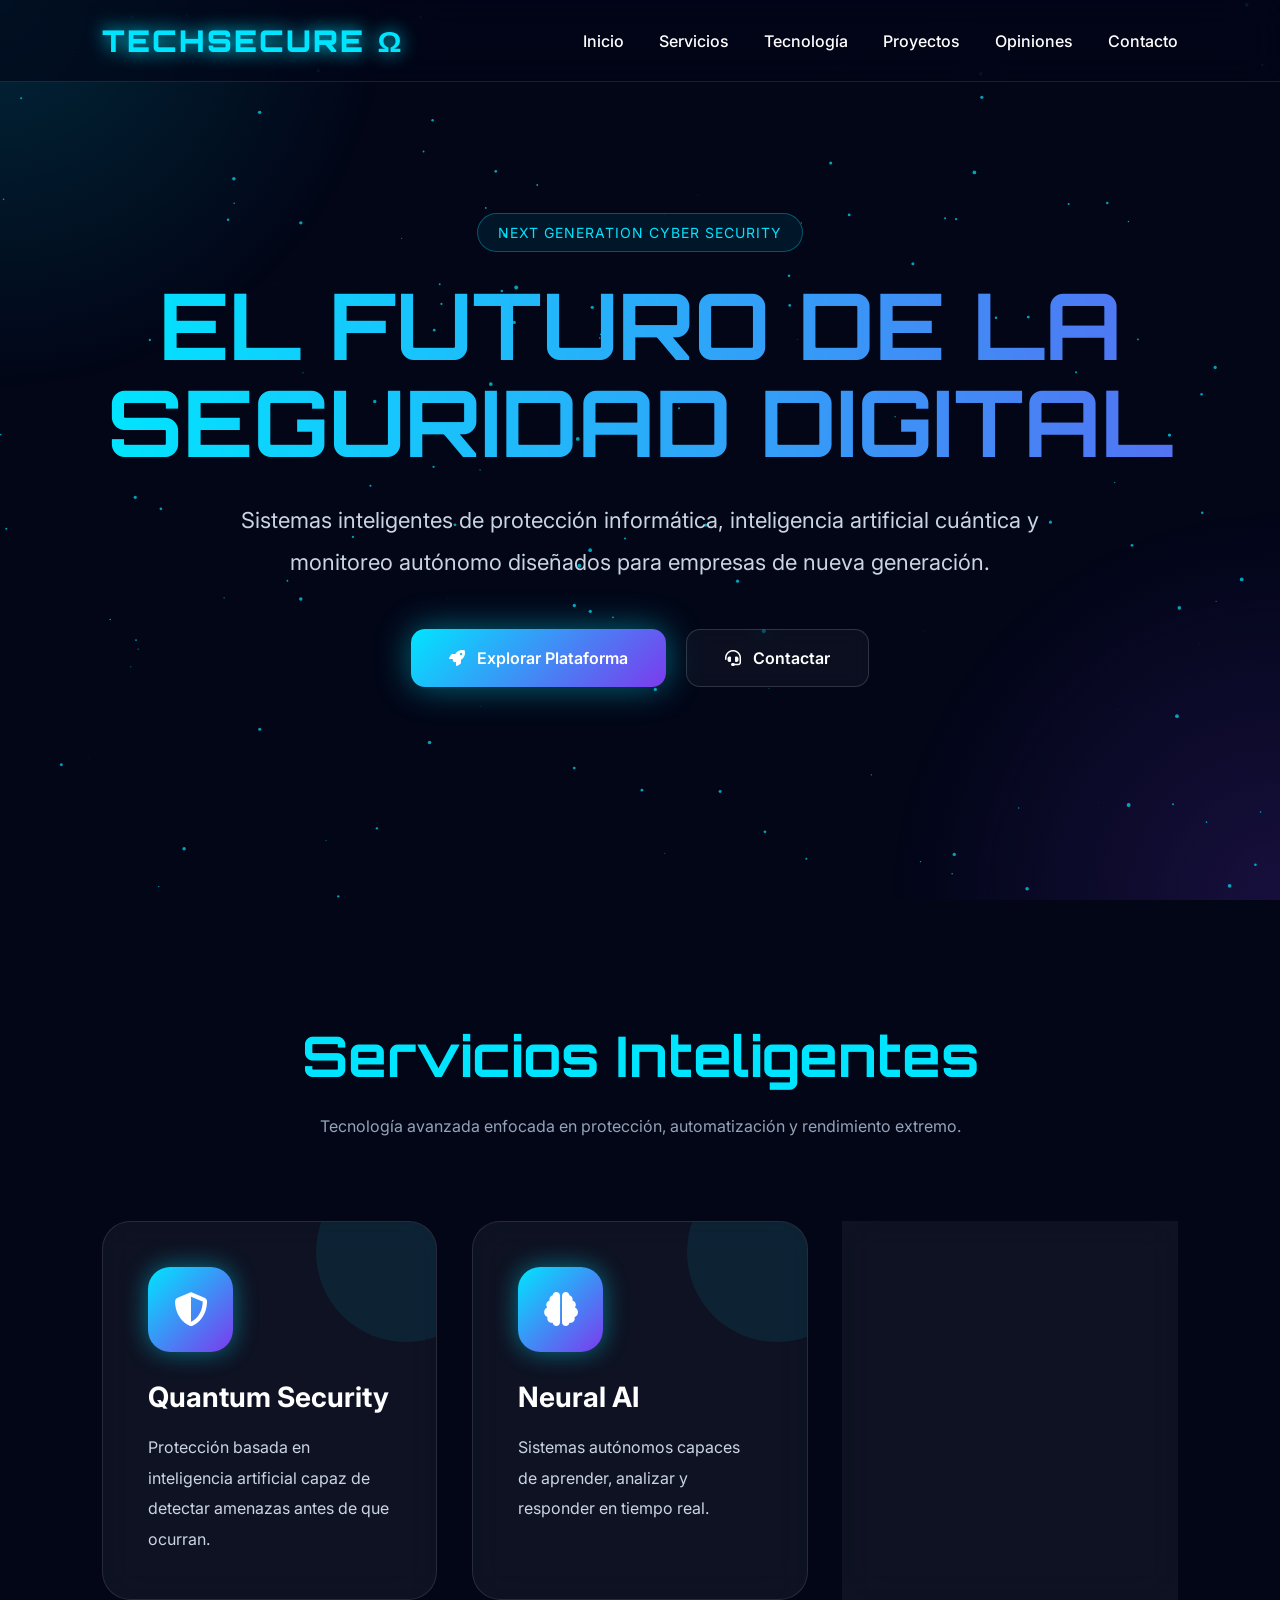
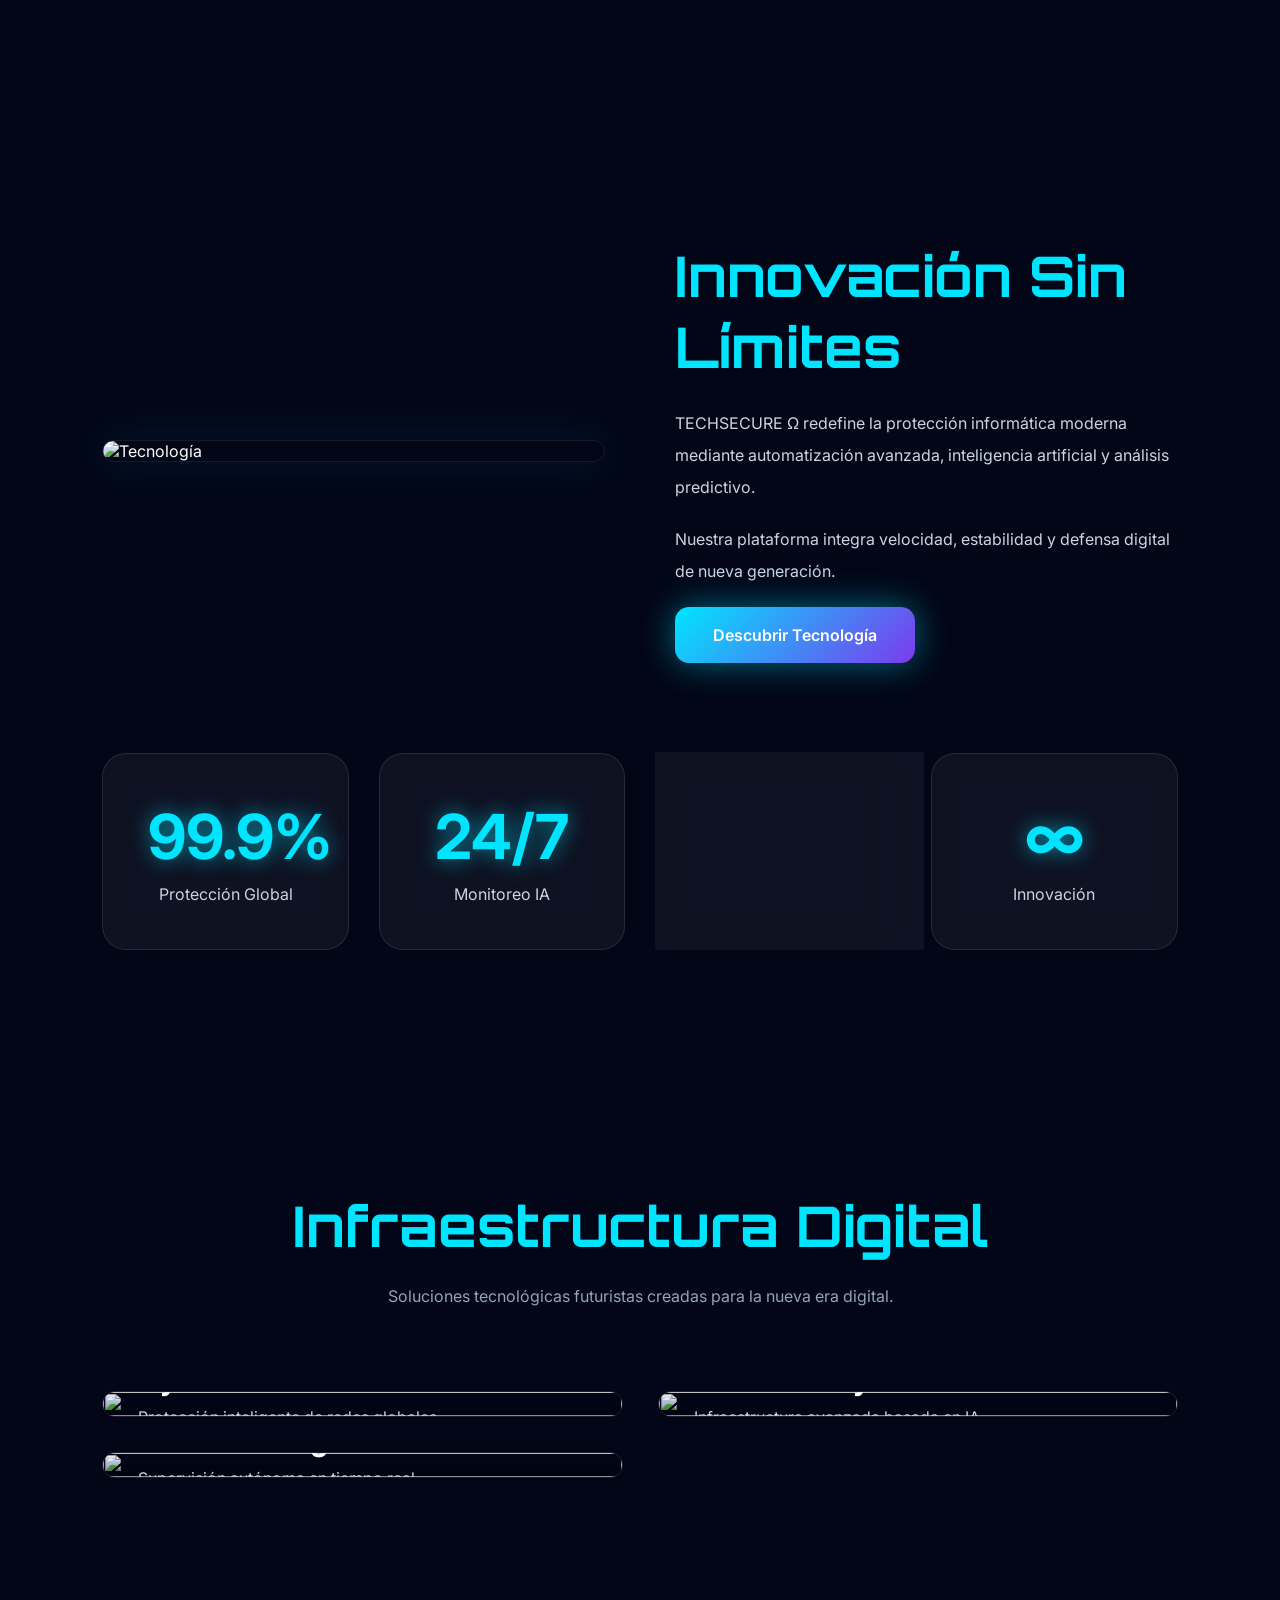
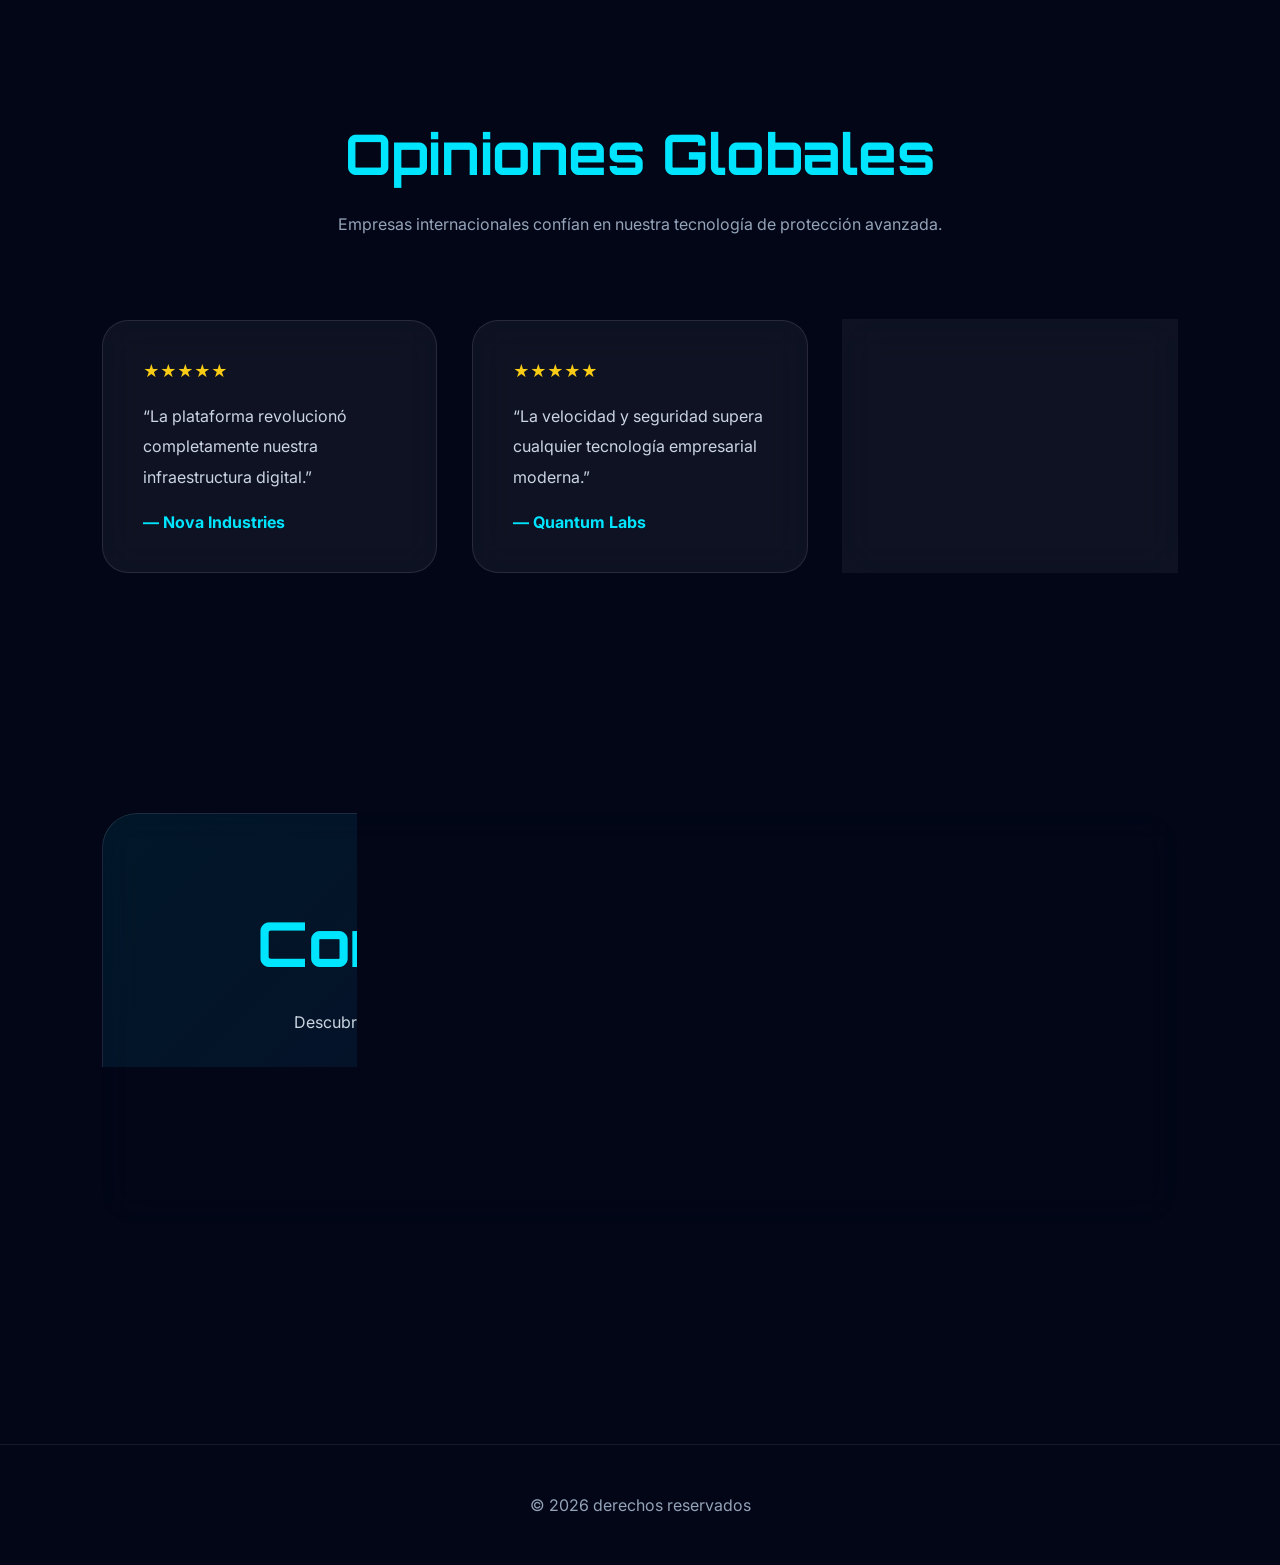
==== index.html @ b6031363 "mi primer commit" ====
<!DOCTYPE html>
<html lang="es">

<head>
    <meta charset="UTF-8">
    <meta name="viewport" content="width=device-width, initial-scale=1.0">

    <title>TECHSECURE Ω | Cyber Intelligence Sy stems</title>

    <!-- GOOGLE FONTS -->
    <link href="https://fonts.googleapis.com/css2?family=Orbitron:wght@400;600;700;800;900&family=Inter:wght@300;400;500;600;700;800&display=swap" rel="stylesheet">

    <!-- FONT AWESOME -->
    <link rel="stylesheet"
        href="https://cdnjs.cloudflare.com/ajax/libs/font-awesome/6.5.1/css/all.min.css">

    <style>

        *{
            margin:0;
            padding:0;
            box-sizing:border-box;
            scroll-behavior:smooth;
        }

        :root{
            --primary:#00e5ff;
            --secondary:#7c3aed;
            --dark:#020617;
            --dark2:#0f172a;
            --white:#ffffff;
            --text:#cbd5e1;
            --glass:rgba(255,255,255,0.05);
            --border:rgba(255,255,255,0.1);
        }

        body{
            font-family:'Inter',sans-serif;
            background:var(--dark);
            color:var(--white);
            overflow-x:hidden;
        }

        /* BACKGROUND */

        body::before{
            content:'';
            position:fixed;
            inset:0;
            background:
                radial-gradient(circle at top left, rgba(0,229,255,0.15), transparent 25%),
                radial-gradient(circle at bottom right, rgba(124,58,237,0.18), transparent 25%);
            z-index:-3;
        }

        /* PARTICLES */

        #particles{
            position:fixed;
            top:0;
            left:0;
            width:100%;
            height:100%;
            z-index:-2;
        }

        /* NAVBAR */

        nav{
            position:fixed;
            top:0;
            width:100%;
            padding:22px 8%;
            display:flex;
            justify-content:space-between;
            align-items:center;
            background:rgba(2,6,23,0.65);
            backdrop-filter:blur(18px);
            border-bottom:1px solid var(--border);
            z-index:1000;
        }

        .logo{
            font-family:'Orbitron',sans-serif;
            font-size:30px;
            font-weight:900;
            letter-spacing:2px;
            color:var(--primary);
            text-shadow:0 0 18px var(--primary);
        }

        nav ul{
            display:flex;
            gap:35px;
            list-style:none;
        }

        nav ul li a{
            color:white;
            text-decoration:none;
            font-weight:500;
            transition:0.3s;
            position:relative;
        }

        nav ul li a::after{
            content:'';
            position:absolute;
            left:0;
            bottom:-5px;
            width:0%;
            height:2px;
            background:var(--primary);
            transition:0.3s;
            box-shadow:0 0 10px var(--primary);
        }

        nav ul li a:hover::after{
            width:100%;
        }

        /* HERO */

        .hero{
            min-height:100vh;
            display:flex;
            justify-content:center;
            align-items:center;
            text-align:center;
            padding:120px 8%;
            position:relative;
        }

        .hero-content{
            max-width:1100px;
            animation:fadeUp 1.5s ease;
        }

        .tag{
            display:inline-block;
            padding:10px 20px;
            border:1px solid rgba(0,229,255,0.3);
            border-radius:50px;
            background:rgba(0,229,255,0.08);
            color:var(--primary);
            margin-bottom:25px;
            font-size:14px;
            letter-spacing:1px;
            text-transform:uppercase;
        }

        .hero h1{
            font-family:'Orbitron',sans-serif;
            font-size:92px;
            line-height:1.05;
            margin-bottom:30px;
            background:linear-gradient(90deg,#00e5ff,#7c3aed,#00e5ff);
            background-size:300%;
            background-clip:text;
            -webkit-text-fill-color:transparent;
            animation:gradient 8s linear infinite;
        }

        .hero p{
            font-size:22px;
            color:var(--text);
            line-height:1.9;
            max-width:850px;
            margin:auto auto 45px;
        }

        .buttons{
            display:flex;
            justify-content:center;
            gap:20px;
            flex-wrap:wrap;
        }

        .btn{
            padding:18px 38px;
            border-radius:14px;
            text-decoration:none;
            font-weight:600;
            transition:0.4s;
            display:inline-flex;
            align-items:center;
            gap:12px;
        }

        .btn-primary{
            background:linear-gradient(135deg,#00e5ff,#7c3aed);
            color:white;
            box-shadow:0 0 35px rgba(0,229,255,0.45);
        }

        .btn-primary:hover{
            transform:translateY(-5px) scale(1.03);
            box-shadow:0 0 50px rgba(0,229,255,0.8);
        }

        .btn-secondary{
            border:1px solid rgba(255,255,255,0.15);
            color:white;
            background:rgba(255,255,255,0.04);
            backdrop-filter:blur(10px);
        }

        .btn-secondary:hover{
            transform:translateY(-5px);
            background:rgba(255,255,255,0.08);
        }

        /* GENERAL */

        section{
            padding:120px 8%;
        }

        .section-header{
            text-align:center;
            margin-bottom:80px;
        }

        .section-header h2{
            font-family:'Orbitron',sans-serif;
            font-size:56px;
            color:var(--primary);
            margin-bottom:20px;
        }

        .section-header p{
            max-width:760px;
            margin:auto;
            color:#94a3b8;
            line-height:1.9;
        }

        /* GRID */

        .grid{
            display:grid;
            grid-template-columns:repeat(auto-fit,minmax(320px,1fr));
            gap:35px;
        }

        /* CARDS */

        .card{
            background:var(--glass);
            border:1px solid var(--border);
            backdrop-filter:blur(18px);
            border-radius:28px;
            padding:45px;
            transition:0.5s;
            position:relative;
            overflow:hidden;
        }

        .card::before{
            content:'';
            position:absolute;
            width:180px;
            height:180px;
            background:rgba(0,229,255,0.08);
            border-radius:50%;
            top:-60px;
            right:-60px;
        }

        .card:hover{
            transform:translateY(-12px);
            border-color:rgba(0,229,255,0.4);
            box-shadow:0 0 40px rgba(0,229,255,0.18);
        }

        .icon{
            width:85px;
            height:85px;
            display:flex;
            justify-content:center;
            align-items:center;
            border-radius:22px;
            margin-bottom:28px;
            font-size:34px;
            background:linear-gradient(135deg,#00e5ff,#7c3aed);
            box-shadow:0 0 25px rgba(0,229,255,0.45);
        }

        .card h3{
            font-size:28px;
            margin-bottom:18px;
        }

        .card p{
            color:var(--text);
            line-height:1.9;
        }

        /* ABOUT */

        .about{
            display:grid;
            grid-template-columns:repeat(auto-fit,minmax(350px,1fr));
            align-items:center;
            gap:70px;
        }

        .about img{
            width:100%;
            border-radius:32px;
            border:1px solid rgba(255,255,255,0.08);
            box-shadow:0 0 45px rgba(0,229,255,0.12);
        }

        .about-text h2{
            font-family:'Orbitron',sans-serif;
            font-size:56px;
            margin-bottom:25px;
            color:var(--primary);
        }

        .about-text p{
            color:var(--text);
            line-height:2;
            margin-bottom:20px;
        }

        /* STATS */

        .stats{
            margin-top:90px;
            display:grid;
            grid-template-columns:repeat(auto-fit,minmax(220px,1fr));
            gap:30px;
        }

        .stat{
            text-align:center;
            background:var(--glass);
            border:1px solid var(--border);
            border-radius:24px;
            padding:45px;
            backdrop-filter:blur(14px);
        }

        .stat h3{
            font-size:62px;
            color:var(--primary);
            margin-bottom:10px;
            text-shadow:0 0 20px rgba(0,229,255,0.6);
        }

        .stat p{
            color:var(--text);
        }

        /* SHOWCASE */

        .showcase{
            display:grid;
            grid-template-columns:repeat(auto-fit,minmax(350px,1fr));
            gap:35px;
        }

        .showcase-card{
            position:relative;
            overflow:hidden;
            border-radius:28px;
            border:1px solid var(--border);
        }

        .showcase-card img{
            width:100%;
            height:100%;
            object-fit:cover;
            transition:0.5s;
        }

        .showcase-card:hover img{
            transform:scale(1.08);
        }

        .overlay{
            position:absolute;
            inset:0;
            background:linear-gradient(to top, rgba(0,0,0,0.85), transparent);
            display:flex;
            align-items:flex-end;
            padding:35px;
        }

        .overlay h3{
            font-size:30px;
            margin-bottom:10px;
        }

        .overlay p{
            color:#cbd5e1;
        }

        /* TESTIMONIALS */

        .testimonials{
            display:grid;
            grid-template-columns:repeat(auto-fit,minmax(320px,1fr));
            gap:35px;
        }

        .testimonial{
            background:var(--glass);
            border:1px solid var(--border);
            border-radius:26px;
            padding:40px;
            backdrop-filter:blur(18px);
        }

        .stars{
            color:#facc15;
            margin-bottom:20px;
        }

        .testimonial p{
            color:var(--text);
            line-height:1.9;
            margin-bottom:20px;
        }

        .testimonial h4{
            color:var(--primary);
        }

        /* CONTACT */

        .contact{
            text-align:center;
            padding:90px;
            border-radius:35px;
            background:
                linear-gradient(135deg,rgba(0,229,255,0.08),rgba(124,58,237,0.08));
            border:1px solid var(--border);
            backdrop-filter:blur(18px);
        }

        .contact h2{
            font-family:'Orbitron',sans-serif;
            font-size:62px;
            margin-bottom:25px;
            color:var(--primary);
        }

        .contact p{
            color:var(--text);
            line-height:1.9;
            margin-bottom:40px;
        }

        /* FOOTER */

        footer{
            margin-top:100px;
            padding:50px;
            text-align:center;
            border-top:1px solid rgba(255,255,255,0.08);
        }

        footer p{
            color:#94a3b8;
        }

        /* ANIMATIONS */

        @keyframes gradient{
            0%{background-position:0%}
            100%{background-position:300%}
        }

        @keyframes fadeUp{
            from{
                opacity:0;
                transform:translateY(40px);
            }
            to{
                opacity:1;
                transform:translateY(0);
            }
        }

        /* RESPONSIVE */

        @media(max-width:900px){

            nav{
                flex-direction:column;
                gap:20px;
            }

            nav ul{
                flex-wrap:wrap;
                justify-content:center;
            }

            .hero h1{
                font-size:58px;
            }

            .hero p{
                font-size:18px;
            }

            .section-header h2,
            .about-text h2,
            .contact h2{
                font-size:42px;
            }

            .contact{
                padding:55px 25px;
            }
        }

    </style>

</head>

<body>

    <!-- PARTICLES -->

    <canvas id="particles"></canvas>

    <!-- NAVBAR -->

    <nav>

        <div class="logo">
            TECHSECURE Ω
        </div>

        <ul>
            <li><a href="#">Inicio</a></li>
            <li><a href="#services">Servicios</a></li>
            <li><a href="#about">Tecnología</a></li>
            <li><a href="#showcase">Proyectos</a></li>
            <li><a href="#reviews">Opiniones</a></li>
            <li><a href="#contact">Contacto</a></li>
        </ul>

    </nav>

    <!-- HERO -->

    <section class="hero">

        <div class="hero-content">

            <div class="tag">
                NEXT GENERATION CYBER SECURITY
            </div>

            <h1>
                EL FUTURO DE LA
                SEGURIDAD DIGITAL
            </h1>

            <p>
                Sistemas inteligentes de protección informática,
                inteligencia artificial cuántica y monitoreo autónomo
                diseñados para empresas de nueva generación.
            </p>

            <div class="buttons">

                <a href="#services" class="btn btn-primary">
                    <i class="fa-solid fa-rocket"></i>
                    Explorar Plataforma
                </a>

                <a href="#contact" class="btn btn-secondary">
                    <i class="fa-solid fa-headset"></i>
                    Contactar
                </a>

            </div>

        </div>

    </section>

    <!-- SERVICES -->

    <section id="services">

        <div class="section-header">

            <h2>Servicios Inteligentes</h2>

            <p>
                Tecnología avanzada enfocada en protección,
                automatización y rendimiento extremo.
            </p>

        </div>

        <div class="grid">

            <div class="card">

                <div class="icon">
                    <i class="fas fa-shield-halved"></i>
                </div>

                <h3>Quantum Security</h3>

                <p>
                    Protección basada en inteligencia artificial
                    capaz de detectar amenazas antes de que ocurran.
                </p>

            </div>

            <div class="card">

                <div class="icon">
                    <i class="fas fa-brain"></i>
                </div>

                <h3>Neural AI</h3>

                <p>
                    Sistemas autónomos capaces de aprender,
                    analizar y responder en tiempo real.
                </p>

            </div>

            <div class="card">

                <div class="icon">
                    <i class="fas fa-network-wired"></i>
                </div>

                <h3>Hyper Networks</h3>

                <p>
                    Redes empresariales ultra rápidas con
                    monitoreo inteligente continuo.
                </p>

            </div>

        </div>

    </section>

    <!-- ABOUT -->

    <section id="about">

        <div class="about">

            <img src="https://images.unsplash.com/photo-1516321318423-f06f85e504b3?q=80&w=1600&auto=format&fit=crop"
                alt="Tecnología">

            <div class="about-text">

                <h2>Innovación Sin Límites</h2>

                <p>
                    TECHSECURE Ω redefine la protección informática
                    moderna mediante automatización avanzada,
                    inteligencia artificial y análisis predictivo.
                </p>

                <p>
                    Nuestra plataforma integra velocidad,
                    estabilidad y defensa digital de nueva generación.
                </p>

                <a href="#" class="btn btn-primary">
                    Descubrir Tecnología
                </a>

            </div>

        </div>

        <!-- STATS -->

        <div class="stats">

            <div class="stat">
                <h3>99.9%</h3>
                <p>Protección Global</p>
            </div>

            <div class="stat">
                <h3>24/7</h3>
                <p>Monitoreo IA</p>
            </div>

            <div class="stat">
                <h3>5000+</h3>
                <p>Sistemas Seguros</p>
            </div>

            <div class="stat">
                <h3>∞</h3>
                <p>Innovación</p>
            </div>

        </div>

    </section>

    <!-- SHOWCASE -->

    <section id="showcase">

        <div class="section-header">

            <h2>Infraestructura Digital</h2>

            <p>
                Soluciones tecnológicas futuristas creadas
                para la nueva era digital.
            </p>

        </div>

        <div class="showcase">

            <div class="showcase-card">

                <img src="https://images.unsplash.com/photo-1518770660439-4636190af475?q=80&w=1400&auto=format&fit=crop">

                <div class="overlay">
                    <div>
                        <h3>Cyber Defense</h3>
                        <p>Protección inteligente de redes globales.</p>
                    </div>
                </div>

            </div>

            <div class="showcase-card">

                <img src="https://images.unsplash.com/photo-1451187580459-43490279c0fa?q=80&w=1400&auto=format&fit=crop">

                <div class="overlay">
                    <div>
                        <h3>Quantum Systems</h3>
                        <p>Infraestructura avanzada basada en IA.</p>
                    </div>
                </div>

            </div>

            <div class="showcase-card">

                <img src="https://images.unsplash.com/photo-1516321497487-e288fb19713f?q=80&w=1400&auto=format&fit=crop">

                <div class="overlay">
                    <div>
                        <h3>AI Monitoring</h3>
                        <p>Supervisión autónoma en tiempo real.</p>
                    </div>
                </div>

            </div>

        </div>

    </section>

    <!-- TESTIMONIALS -->

    <section id="reviews">

        <div class="section-header">

            <h2>Opiniones Globales</h2>

            <p>
                Empresas internacionales confían en nuestra
                tecnología de protección avanzada.
            </p>

        </div>

        <div class="testimonials">

            <div class="testimonial">

                <div class="stars">
                    ★★★★★
                </div>

                <p>
                    “La plataforma revolucionó completamente
                    nuestra infraestructura digital.”
                </p>

                <h4>— Nova Industries</h4>

            </div>

            <div class="testimonial">

                <div class="stars">
                    ★★★★★
                </div>

                <p>
                    “La velocidad y seguridad supera cualquier
                    tecnología empresarial moderna.”
                </p>

                <h4>— Quantum Labs</h4>

            </div>

            <div class="testimonial">

                <div class="stars">
                    ★★★★★
                </div>

                <p>
                    “La inteligencia artificial predictiva cambió
                    la forma en que protegemos nuestros datos.”
                </p>

                <h4>— Cybernetic Systems</h4>

            </div>

        </div>

    </section>

    <!-- CONTACT -->

    <section id="contact">

        <div class="contact">

            <h2>Conecta con el Futuro</h2>

            <p>
                Descubre una nueva dimensión tecnológica diseñada
                para empresas de próxima generación.
            </p>

            <a href="#" class="btn btn-primary" onclick="mensaje()">

                <i class="fa-solid fa-satellite-dish"></i>
                Activar Sistema

            </a>

        </div>

    </section>

    <!-- FOOTER -->

    <footer>

        <p>
            © 2026 derechos reservados
        </p>

    </footer>

    <!-- SCRIPT -->

    <script>

        function mensaje(){
            alert("🚀 Conexión establecida con TECHSECURE Ω");
        }

        // PARTICLES

        const canvas = document.getElementById("particles");
        const ctx = canvas.getContext("2d");

        canvas.width = window.innerWidth;
        canvas.height = window.innerHeight;

        let particles = [];

        for(let i = 0; i < 160; i++){

            particles.push({
                x: Math.random() * canvas.width,
                y: Math.random() * canvas.height,
                r: Math.random() * 2,
                d: Math.random() * 1.5
            });

        }

        function draw(){

            ctx.clearRect(0,0,canvas.width,canvas.height);

            ctx.fillStyle = "rgba(0,229,255,0.7)";

            particles.forEach(p => {

                ctx.beginPath();
                ctx.arc(p.x,p.y,p.r,0,Math.PI*2,true);
                ctx.fill();

                p.y += p.d;

                if(p.y > canvas.height){
                    p.y = 0;
                    p.x = Math.random() * canvas.width;
                }

            });

            requestAnimationFrame(draw);
        }

        draw();

        window.addEventListener("resize", () => {

            canvas.width = window.innerWidth;
            canvas.height = window.innerHeight;

        });

    </script>

</body>

</html>
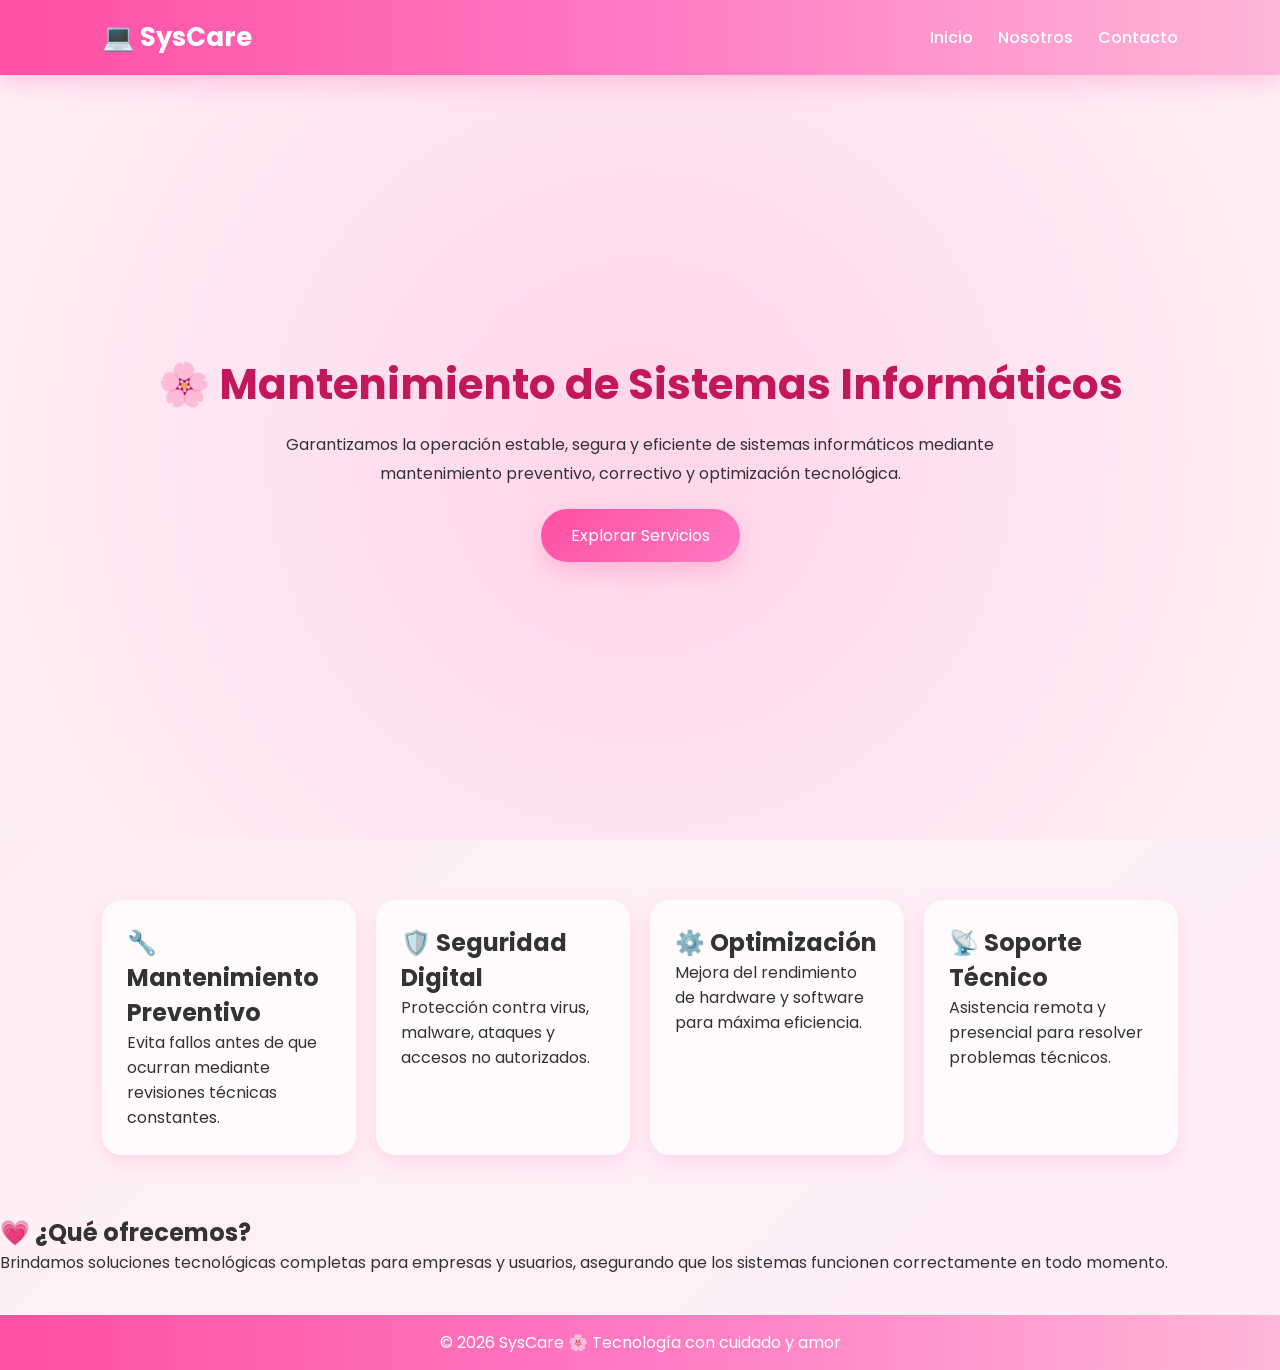
==== commit 3a6b0851: "actualizacion de archivo" ====
--- a/index.html
+++ b/index.html
@@ -1,941 +1,84 @@
 <!DOCTYPE html>
 <html lang="es">
+<head>
+<meta charset="UTF-8">
+<meta name="viewport" content="width=device-width, initial-scale=1.0">
 
-<head>
-    <meta charset="UTF-8">
-    <meta name="viewport" content="width=device-width, initial-scale=1.0">
+<title>SysCare | Inicio</title>
 
-    <title>TECHSECURE Ω | Cyber Intelligence Sy stems</title>
-
-    <!-- GOOGLE FONTS -->
-    <link href="https://fonts.googleapis.com/css2?family=Orbitron:wght@400;600;700;800;900&family=Inter:wght@300;400;500;600;700;800&display=swap" rel="stylesheet">
-
-    <!-- FONT AWESOME -->
-    <link rel="stylesheet"
-        href="https://cdnjs.cloudflare.com/ajax/libs/font-awesome/6.5.1/css/all.min.css">
-
-    <style>
-
-        *{
-            margin:0;
-            padding:0;
-            box-sizing:border-box;
-            scroll-behavior:smooth;
-        }
-
-        :root{
-            --primary:#00e5ff;
-            --secondary:#7c3aed;
-            --dark:#020617;
-            --dark2:#0f172a;
-            --white:#ffffff;
-            --text:#cbd5e1;
-            --glass:rgba(255,255,255,0.05);
-            --border:rgba(255,255,255,0.1);
-        }
-
-        body{
-            font-family:'Inter',sans-serif;
-            background:var(--dark);
-            color:var(--white);
-            overflow-x:hidden;
-        }
-
-        /* BACKGROUND */
-
-        body::before{
-            content:'';
-            position:fixed;
-            inset:0;
-            background:
-                radial-gradient(circle at top left, rgba(0,229,255,0.15), transparent 25%),
-                radial-gradient(circle at bottom right, rgba(124,58,237,0.18), transparent 25%);
-            z-index:-3;
-        }
-
-        /* PARTICLES */
-
-        #particles{
-            position:fixed;
-            top:0;
-            left:0;
-            width:100%;
-            height:100%;
-            z-index:-2;
-        }
-
-        /* NAVBAR */
-
-        nav{
-            position:fixed;
-            top:0;
-            width:100%;
-            padding:22px 8%;
-            display:flex;
-            justify-content:space-between;
-            align-items:center;
-            background:rgba(2,6,23,0.65);
-            backdrop-filter:blur(18px);
-            border-bottom:1px solid var(--border);
-            z-index:1000;
-        }
-
-        .logo{
-            font-family:'Orbitron',sans-serif;
-            font-size:30px;
-            font-weight:900;
-            letter-spacing:2px;
-            color:var(--primary);
-            text-shadow:0 0 18px var(--primary);
-        }
-
-        nav ul{
-            display:flex;
-            gap:35px;
-            list-style:none;
-        }
-
-        nav ul li a{
-            color:white;
-            text-decoration:none;
-            font-weight:500;
-            transition:0.3s;
-            position:relative;
-        }
-
-        nav ul li a::after{
-            content:'';
-            position:absolute;
-            left:0;
-            bottom:-5px;
-            width:0%;
-            height:2px;
-            background:var(--primary);
-            transition:0.3s;
-            box-shadow:0 0 10px var(--primary);
-        }
-
-        nav ul li a:hover::after{
-            width:100%;
-        }
-
-        /* HERO */
-
-        .hero{
-            min-height:100vh;
-            display:flex;
-            justify-content:center;
-            align-items:center;
-            text-align:center;
-            padding:120px 8%;
-            position:relative;
-        }
-
-        .hero-content{
-            max-width:1100px;
-            animation:fadeUp 1.5s ease;
-        }
-
-        .tag{
-            display:inline-block;
-            padding:10px 20px;
-            border:1px solid rgba(0,229,255,0.3);
-            border-radius:50px;
-            background:rgba(0,229,255,0.08);
-            color:var(--primary);
-            margin-bottom:25px;
-            font-size:14px;
-            letter-spacing:1px;
-            text-transform:uppercase;
-        }
-
-        .hero h1{
-            font-family:'Orbitron',sans-serif;
-            font-size:92px;
-            line-height:1.05;
-            margin-bottom:30px;
-            background:linear-gradient(90deg,#00e5ff,#7c3aed,#00e5ff);
-            background-size:300%;
-            background-clip:text;
-            -webkit-text-fill-color:transparent;
-            animation:gradient 8s linear infinite;
-        }
-
-        .hero p{
-            font-size:22px;
-            color:var(--text);
-            line-height:1.9;
-            max-width:850px;
-            margin:auto auto 45px;
-        }
-
-        .buttons{
-            display:flex;
-            justify-content:center;
-            gap:20px;
-            flex-wrap:wrap;
-        }
-
-        .btn{
-            padding:18px 38px;
-            border-radius:14px;
-            text-decoration:none;
-            font-weight:600;
-            transition:0.4s;
-            display:inline-flex;
-            align-items:center;
-            gap:12px;
-        }
-
-        .btn-primary{
-            background:linear-gradient(135deg,#00e5ff,#7c3aed);
-            color:white;
-            box-shadow:0 0 35px rgba(0,229,255,0.45);
-        }
-
-        .btn-primary:hover{
-            transform:translateY(-5px) scale(1.03);
-            box-shadow:0 0 50px rgba(0,229,255,0.8);
-        }
-
-        .btn-secondary{
-            border:1px solid rgba(255,255,255,0.15);
-            color:white;
-            background:rgba(255,255,255,0.04);
-            backdrop-filter:blur(10px);
-        }
-
-        .btn-secondary:hover{
-            transform:translateY(-5px);
-            background:rgba(255,255,255,0.08);
-        }
-
-        /* GENERAL */
-
-        section{
-            padding:120px 8%;
-        }
-
-        .section-header{
-            text-align:center;
-            margin-bottom:80px;
-        }
-
-        .section-header h2{
-            font-family:'Orbitron',sans-serif;
-            font-size:56px;
-            color:var(--primary);
-            margin-bottom:20px;
-        }
-
-        .section-header p{
-            max-width:760px;
-            margin:auto;
-            color:#94a3b8;
-            line-height:1.9;
-        }
-
-        /* GRID */
-
-        .grid{
-            display:grid;
-            grid-template-columns:repeat(auto-fit,minmax(320px,1fr));
-            gap:35px;
-        }
-
-        /* CARDS */
-
-        .card{
-            background:var(--glass);
-            border:1px solid var(--border);
-            backdrop-filter:blur(18px);
-            border-radius:28px;
-            padding:45px;
-            transition:0.5s;
-            position:relative;
-            overflow:hidden;
-        }
-
-        .card::before{
-            content:'';
-            position:absolute;
-            width:180px;
-            height:180px;
-            background:rgba(0,229,255,0.08);
-            border-radius:50%;
-            top:-60px;
-            right:-60px;
-        }
-
-        .card:hover{
-            transform:translateY(-12px);
-            border-color:rgba(0,229,255,0.4);
-            box-shadow:0 0 40px rgba(0,229,255,0.18);
-        }
-
-        .icon{
-            width:85px;
-            height:85px;
-            display:flex;
-            justify-content:center;
-            align-items:center;
-            border-radius:22px;
-            margin-bottom:28px;
-            font-size:34px;
-            background:linear-gradient(135deg,#00e5ff,#7c3aed);
-            box-shadow:0 0 25px rgba(0,229,255,0.45);
-        }
-
-        .card h3{
-            font-size:28px;
-            margin-bottom:18px;
-        }
-
-        .card p{
-            color:var(--text);
-            line-height:1.9;
-        }
-
-        /* ABOUT */
-
-        .about{
-            display:grid;
-            grid-template-columns:repeat(auto-fit,minmax(350px,1fr));
-            align-items:center;
-            gap:70px;
-        }
-
-        .about img{
-            width:100%;
-            border-radius:32px;
-            border:1px solid rgba(255,255,255,0.08);
-            box-shadow:0 0 45px rgba(0,229,255,0.12);
-        }
-
-        .about-text h2{
-            font-family:'Orbitron',sans-serif;
-            font-size:56px;
-            margin-bottom:25px;
-            color:var(--primary);
-        }
-
-        .about-text p{
-            color:var(--text);
-            line-height:2;
-            margin-bottom:20px;
-        }
-
-        /* STATS */
-
-        .stats{
-            margin-top:90px;
-            display:grid;
-            grid-template-columns:repeat(auto-fit,minmax(220px,1fr));
-            gap:30px;
-        }
-
-        .stat{
-            text-align:center;
-            background:var(--glass);
-            border:1px solid var(--border);
-            border-radius:24px;
-            padding:45px;
-            backdrop-filter:blur(14px);
-        }
-
-        .stat h3{
-            font-size:62px;
-            color:var(--primary);
-            margin-bottom:10px;
-            text-shadow:0 0 20px rgba(0,229,255,0.6);
-        }
-
-        .stat p{
-            color:var(--text);
-        }
-
-        /* SHOWCASE */
-
-        .showcase{
-            display:grid;
-            grid-template-columns:repeat(auto-fit,minmax(350px,1fr));
-            gap:35px;
-        }
-
-        .showcase-card{
-            position:relative;
-            overflow:hidden;
-            border-radius:28px;
-            border:1px solid var(--border);
-        }
-
-        .showcase-card img{
-            width:100%;
-            height:100%;
-            object-fit:cover;
-            transition:0.5s;
-        }
-
-        .showcase-card:hover img{
-            transform:scale(1.08);
-        }
-
-        .overlay{
-            position:absolute;
-            inset:0;
-            background:linear-gradient(to top, rgba(0,0,0,0.85), transparent);
-            display:flex;
-            align-items:flex-end;
-            padding:35px;
-        }
-
-        .overlay h3{
-            font-size:30px;
-            margin-bottom:10px;
-        }
-
-        .overlay p{
-            color:#cbd5e1;
-        }
-
-        /* TESTIMONIALS */
-
-        .testimonials{
-            display:grid;
-            grid-template-columns:repeat(auto-fit,minmax(320px,1fr));
-            gap:35px;
-        }
-
-        .testimonial{
-            background:var(--glass);
-            border:1px solid var(--border);
-            border-radius:26px;
-            padding:40px;
-            backdrop-filter:blur(18px);
-        }
-
-        .stars{
-            color:#facc15;
-            margin-bottom:20px;
-        }
-
-        .testimonial p{
-            color:var(--text);
-            line-height:1.9;
-            margin-bottom:20px;
-        }
-
-        .testimonial h4{
-            color:var(--primary);
-        }
-
-        /* CONTACT */
-
-        .contact{
-            text-align:center;
-            padding:90px;
-            border-radius:35px;
-            background:
-                linear-gradient(135deg,rgba(0,229,255,0.08),rgba(124,58,237,0.08));
-            border:1px solid var(--border);
-            backdrop-filter:blur(18px);
-        }
-
-        .contact h2{
-            font-family:'Orbitron',sans-serif;
-            font-size:62px;
-            margin-bottom:25px;
-            color:var(--primary);
-        }
-
-        .contact p{
-            color:var(--text);
-            line-height:1.9;
-            margin-bottom:40px;
-        }
-
-        /* FOOTER */
-
-        footer{
-            margin-top:100px;
-            padding:50px;
-            text-align:center;
-            border-top:1px solid rgba(255,255,255,0.08);
-        }
-
-        footer p{
-            color:#94a3b8;
-        }
-
-        /* ANIMATIONS */
-
-        @keyframes gradient{
-            0%{background-position:0%}
-            100%{background-position:300%}
-        }
-
-        @keyframes fadeUp{
-            from{
-                opacity:0;
-                transform:translateY(40px);
-            }
-            to{
-                opacity:1;
-                transform:translateY(0);
-            }
-        }
-
-        /* RESPONSIVE */
-
-        @media(max-width:900px){
-
-            nav{
-                flex-direction:column;
-                gap:20px;
-            }
-
-            nav ul{
-                flex-wrap:wrap;
-                justify-content:center;
-            }
-
-            .hero h1{
-                font-size:58px;
-            }
-
-            .hero p{
-                font-size:18px;
-            }
-
-            .section-header h2,
-            .about-text h2,
-            .contact h2{
-                font-size:42px;
-            }
-
-            .contact{
-                padding:55px 25px;
-            }
-        }
-
-    </style>
-
+<link rel="stylesheet" href="style.css">
+<link href="https://fonts.googleapis.com/css2?family=Poppins:wght@300;400;500;600;700&display=swap" rel="stylesheet">
 </head>
 
 <body>
 
-    <!-- PARTICLES -->
+<nav class="navbar">
 
-    <canvas id="particles"></canvas>
+<div class="logo">💻 SysCare</div>
 
-    <!-- NAVBAR -->
+<ul class="menu">
+<li><a href="index.html">Inicio</a></li>
+<li><a href="about.html">Nosotros</a></li>
+<li><a href="contact.html">Contacto</a></li>
+</ul>
 
-    <nav>
+</nav>
 
-        <div class="logo">
-            TECHSECURE Ω
-        </div>
+<header class="hero">
 
-        <ul>
-            <li><a href="#">Inicio</a></li>
-            <li><a href="#services">Servicios</a></li>
-            <li><a href="#about">Tecnología</a></li>
-            <li><a href="#showcase">Proyectos</a></li>
-            <li><a href="#reviews">Opiniones</a></li>
-            <li><a href="#contact">Contacto</a></li>
-        </ul>
+<div>
 
-    </nav>
+<h1>🌸 Mantenimiento de Sistemas Informáticos</h1>
 
-    <!-- HERO -->
+<p>
+Garantizamos la operación estable, segura y eficiente de sistemas informáticos
+mediante mantenimiento preventivo, correctivo y optimización tecnológica.
+</p>
 
-    <section class="hero">
+<a href="about.html" class="btn">Explorar Servicios</a>
 
-        <div class="hero-content">
+</div>
 
-            <div class="tag">
-                NEXT GENERATION CYBER SECURITY
-            </div>
+</header>
 
-            <h1>
-                EL FUTURO DE LA
-                SEGURIDAD DIGITAL
-            </h1>
+<section class="cards">
 
-            <p>
-                Sistemas inteligentes de protección informática,
-                inteligencia artificial cuántica y monitoreo autónomo
-                diseñados para empresas de nueva generación.
-            </p>
+<div class="card">
+<h2>🔧 Mantenimiento Preventivo</h2>
+<p>Evita fallos antes de que ocurran mediante revisiones técnicas constantes.</p>
+</div>
 
-            <div class="buttons">
+<div class="card">
+<h2>🛡️ Seguridad Digital</h2>
+<p>Protección contra virus, malware, ataques y accesos no autorizados.</p>
+</div>
 
-                <a href="#services" class="btn btn-primary">
-                    <i class="fa-solid fa-rocket"></i>
-                    Explorar Plataforma
-                </a>
+<div class="card">
+<h2>⚙️ Optimización</h2>
+<p>Mejora del rendimiento de hardware y software para máxima eficiencia.</p>
+</div>
 
-                <a href="#contact" class="btn btn-secondary">
-                    <i class="fa-solid fa-headset"></i>
-                    Contactar
-                </a>
+<div class="card">
+<h2>📡 Soporte Técnico</h2>
+<p>Asistencia remota y presencial para resolver problemas técnicos.</p>
+</div>
 
-            </div>
+</section>
 
-        </div>
+<section class="info">
 
-    </section>
+<h2>💗 ¿Qué ofrecemos?</h2>
 
-    <!-- SERVICES -->
+<p>
+Brindamos soluciones tecnológicas completas para empresas y usuarios,
+asegurando que los sistemas funcionen correctamente en todo momento.
+</p>
 
-    <section id="services">
+</section>
 
-        <div class="section-header">
-
-            <h2>Servicios Inteligentes</h2>
-
-            <p>
-                Tecnología avanzada enfocada en protección,
-                automatización y rendimiento extremo.
-            </p>
-
-        </div>
-
-        <div class="grid">
-
-            <div class="card">
-
-                <div class="icon">
-                    <i class="fas fa-shield-halved"></i>
-                </div>
-
-                <h3>Quantum Security</h3>
-
-                <p>
-                    Protección basada en inteligencia artificial
-                    capaz de detectar amenazas antes de que ocurran.
-                </p>
-
-            </div>
-
-            <div class="card">
-
-                <div class="icon">
-                    <i class="fas fa-brain"></i>
-                </div>
-
-                <h3>Neural AI</h3>
-
-                <p>
-                    Sistemas autónomos capaces de aprender,
-                    analizar y responder en tiempo real.
-                </p>
-
-            </div>
-
-            <div class="card">
-
-                <div class="icon">
-                    <i class="fas fa-network-wired"></i>
-                </div>
-
-                <h3>Hyper Networks</h3>
-
-                <p>
-                    Redes empresariales ultra rápidas con
-                    monitoreo inteligente continuo.
-                </p>
-
-            </div>
-
-        </div>
-
-    </section>
-
-    <!-- ABOUT -->
-
-    <section id="about">
-
-        <div class="about">
-
-            <img src="https://images.unsplash.com/photo-1516321318423-f06f85e504b3?q=80&w=1600&auto=format&fit=crop"
-                alt="Tecnología">
-
-            <div class="about-text">
-
-                <h2>Innovación Sin Límites</h2>
-
-                <p>
-                    TECHSECURE Ω redefine la protección informática
-                    moderna mediante automatización avanzada,
-                    inteligencia artificial y análisis predictivo.
-                </p>
-
-                <p>
-                    Nuestra plataforma integra velocidad,
-                    estabilidad y defensa digital de nueva generación.
-                </p>
-
-                <a href="#" class="btn btn-primary">
-                    Descubrir Tecnología
-                </a>
-
-            </div>
-
-        </div>
-
-        <!-- STATS -->
-
-        <div class="stats">
-
-            <div class="stat">
-                <h3>99.9%</h3>
-                <p>Protección Global</p>
-            </div>
-
-            <div class="stat">
-                <h3>24/7</h3>
-                <p>Monitoreo IA</p>
-            </div>
-
-            <div class="stat">
-                <h3>5000+</h3>
-                <p>Sistemas Seguros</p>
-            </div>
-
-            <div class="stat">
-                <h3>∞</h3>
-                <p>Innovación</p>
-            </div>
-
-        </div>
-
-    </section>
-
-    <!-- SHOWCASE -->
-
-    <section id="showcase">
-
-        <div class="section-header">
-
-            <h2>Infraestructura Digital</h2>
-
-            <p>
-                Soluciones tecnológicas futuristas creadas
-                para la nueva era digital.
-            </p>
-
-        </div>
-
-        <div class="showcase">
-
-            <div class="showcase-card">
-
-                <img src="https://images.unsplash.com/photo-1518770660439-4636190af475?q=80&w=1400&auto=format&fit=crop">
-
-                <div class="overlay">
-                    <div>
-                        <h3>Cyber Defense</h3>
-                        <p>Protección inteligente de redes globales.</p>
-                    </div>
-                </div>
-
-            </div>
-
-            <div class="showcase-card">
-
-                <img src="https://images.unsplash.com/photo-1451187580459-43490279c0fa?q=80&w=1400&auto=format&fit=crop">
-
-                <div class="overlay">
-                    <div>
-                        <h3>Quantum Systems</h3>
-                        <p>Infraestructura avanzada basada en IA.</p>
-                    </div>
-                </div>
-
-            </div>
-
-            <div class="showcase-card">
-
-                <img src="https://images.unsplash.com/photo-1516321497487-e288fb19713f?q=80&w=1400&auto=format&fit=crop">
-
-                <div class="overlay">
-                    <div>
-                        <h3>AI Monitoring</h3>
-                        <p>Supervisión autónoma en tiempo real.</p>
-                    </div>
-                </div>
-
-            </div>
-
-        </div>
-
-    </section>
-
-    <!-- TESTIMONIALS -->
-
-    <section id="reviews">
-
-        <div class="section-header">
-
-            <h2>Opiniones Globales</h2>
-
-            <p>
-                Empresas internacionales confían en nuestra
-                tecnología de protección avanzada.
-            </p>
-
-        </div>
-
-        <div class="testimonials">
-
-            <div class="testimonial">
-
-                <div class="stars">
-                    ★★★★★
-                </div>
-
-                <p>
-                    “La plataforma revolucionó completamente
-                    nuestra infraestructura digital.”
-                </p>
-
-                <h4>— Nova Industries</h4>
-
-            </div>
-
-            <div class="testimonial">
-
-                <div class="stars">
-                    ★★★★★
-                </div>
-
-                <p>
-                    “La velocidad y seguridad supera cualquier
-                    tecnología empresarial moderna.”
-                </p>
-
-                <h4>— Quantum Labs</h4>
-
-            </div>
-
-            <div class="testimonial">
-
-                <div class="stars">
-                    ★★★★★
-                </div>
-
-                <p>
-                    “La inteligencia artificial predictiva cambió
-                    la forma en que protegemos nuestros datos.”
-                </p>
-
-                <h4>— Cybernetic Systems</h4>
-
-            </div>
-
-        </div>
-
-    </section>
-
-    <!-- CONTACT -->
-
-    <section id="contact">
-
-        <div class="contact">
-
-            <h2>Conecta con el Futuro</h2>
-
-            <p>
-                Descubre una nueva dimensión tecnológica diseñada
-                para empresas de próxima generación.
-            </p>
-
-            <a href="#" class="btn btn-primary" onclick="mensaje()">
-
-                <i class="fa-solid fa-satellite-dish"></i>
-                Activar Sistema
-
-            </a>
-
-        </div>
-
-    </section>
-
-    <!-- FOOTER -->
-
-    <footer>
-
-        <p>
-            © 2026 derechos reservados
-        </p>
-
-    </footer>
-
-    <!-- SCRIPT -->
-
-    <script>
-
-        function mensaje(){
-            alert("🚀 Conexión establecida con TECHSECURE Ω");
-        }
-
-        // PARTICLES
-
-        const canvas = document.getElementById("particles");
-        const ctx = canvas.getContext("2d");
-
-        canvas.width = window.innerWidth;
-        canvas.height = window.innerHeight;
-
-        let particles = [];
-
-        for(let i = 0; i < 160; i++){
-
-            particles.push({
-                x: Math.random() * canvas.width,
-                y: Math.random() * canvas.height,
-                r: Math.random() * 2,
-                d: Math.random() * 1.5
-            });
-
-        }
-
-        function draw(){
-
-            ctx.clearRect(0,0,canvas.width,canvas.height);
-
-            ctx.fillStyle = "rgba(0,229,255,0.7)";
-
-            particles.forEach(p => {
-
-                ctx.beginPath();
-                ctx.arc(p.x,p.y,p.r,0,Math.PI*2,true);
-                ctx.fill();
-
-                p.y += p.d;
-
-                if(p.y > canvas.height){
-                    p.y = 0;
-                    p.x = Math.random() * canvas.width;
-                }
-
-            });
-
-            requestAnimationFrame(draw);
-        }
-
-        draw();
-
-        window.addEventListener("resize", () => {
-
-            canvas.width = window.innerWidth;
-            canvas.height = window.innerHeight;
-
-        });
-
-    </script>
+<footer>
+<p>© 2026 SysCare 🌸 Tecnología con cuidado y amor</p>
+</footer>
 
 </body>
-
 </html>
--- a/style.css
+++ b/style.css
@@ -0,0 +1,173 @@
+*{
+margin:0;
+padding:0;
+box-sizing:border-box;
+font-family:'Poppins',sans-serif;
+}
+
+body{
+background:linear-gradient(135deg,#ffe6f0,#fff0f6,#ffeef8);
+color:#333;
+}
+
+/* NAVBAR */
+
+.navbar{
+background:linear-gradient(90deg,#ff4fa3,#ff7ac3,#ffb6d9);
+padding:18px 8%;
+display:flex;
+justify-content:space-between;
+align-items:center;
+box-shadow:0 8px 25px rgba(255,79,163,0.25);
+position:sticky;
+top:0;
+}
+
+.logo{
+color:white;
+font-size:26px;
+font-weight:700;
+}
+
+/* MENU */
+
+.menu{
+list-style:none;
+display:flex;
+gap:25px;
+}
+
+.menu a{
+color:white;
+text-decoration:none;
+font-weight:500;
+}
+
+/* HERO */
+
+.hero{
+min-height:85vh;
+display:flex;
+justify-content:center;
+align-items:center;
+text-align:center;
+padding:40px;
+background:radial-gradient(circle,#ffd6ea,#fff0f6);
+}
+
+.hero h1{
+font-size:42px;
+color:#c2185b;
+margin-bottom:15px;
+}
+
+.hero p{
+max-width:800px;
+margin:auto;
+margin-bottom:20px;
+line-height:1.8;
+}
+
+/* BUTTON */
+
+.btn{
+background:linear-gradient(135deg,#ff4fa3,#ff7ac3);
+color:white;
+padding:14px 30px;
+border-radius:50px;
+text-decoration:none;
+display:inline-block;
+box-shadow:0 10px 25px rgba(255,79,163,0.25);
+}
+
+/* CARDS */
+
+.cards{
+display:grid;
+grid-template-columns:repeat(auto-fit,minmax(250px,1fr));
+gap:20px;
+padding:60px 8%;
+}
+
+.card{
+background:rgba(255,255,255,0.7);
+padding:25px;
+border-radius:20px;
+box-shadow:0 8px 20px rgba(255,79,163,0.15);
+transition:0.3s;
+}
+
+.card:hover{
+transform:translateY(-8px);
+}
+
+/* PAGE */
+
+.page{
+padding:90px 8%;
+text-align:center;
+}
+
+.page h1{
+color:#c2185b;
+margin-bottom:20px;
+}
+
+.page h2{
+color:#ff4fa3;
+margin-top:20px;
+}
+
+/* LIST */
+
+.list{
+list-style:none;
+margin-top:15px;
+}
+
+.list li{
+margin:8px 0;
+}
+
+/* CONTACT */
+
+.contact-info{
+margin:20px 0;
+line-height:1.8;
+}
+
+.contact-form{
+max-width:500px;
+margin:auto;
+display:flex;
+flex-direction:column;
+gap:12px;
+}
+
+.contact-form input,
+.contact-form textarea{
+padding:12px;
+border:none;
+border-radius:12px;
+background:white;
+box-shadow:0 4px 12px rgba(0,0,0,0.08);
+}
+
+.contact-form button{
+background:linear-gradient(135deg,#ff4fa3,#ff7ac3);
+color:white;
+border:none;
+padding:12px;
+border-radius:50px;
+cursor:pointer;
+}
+
+/* FOOTER */
+
+footer{
+background:linear-gradient(90deg,#ff4fa3,#ff7ac3,#ffb6d9);
+color:white;
+text-align:center;
+padding:15px;
+margin-top:40px;
+}
